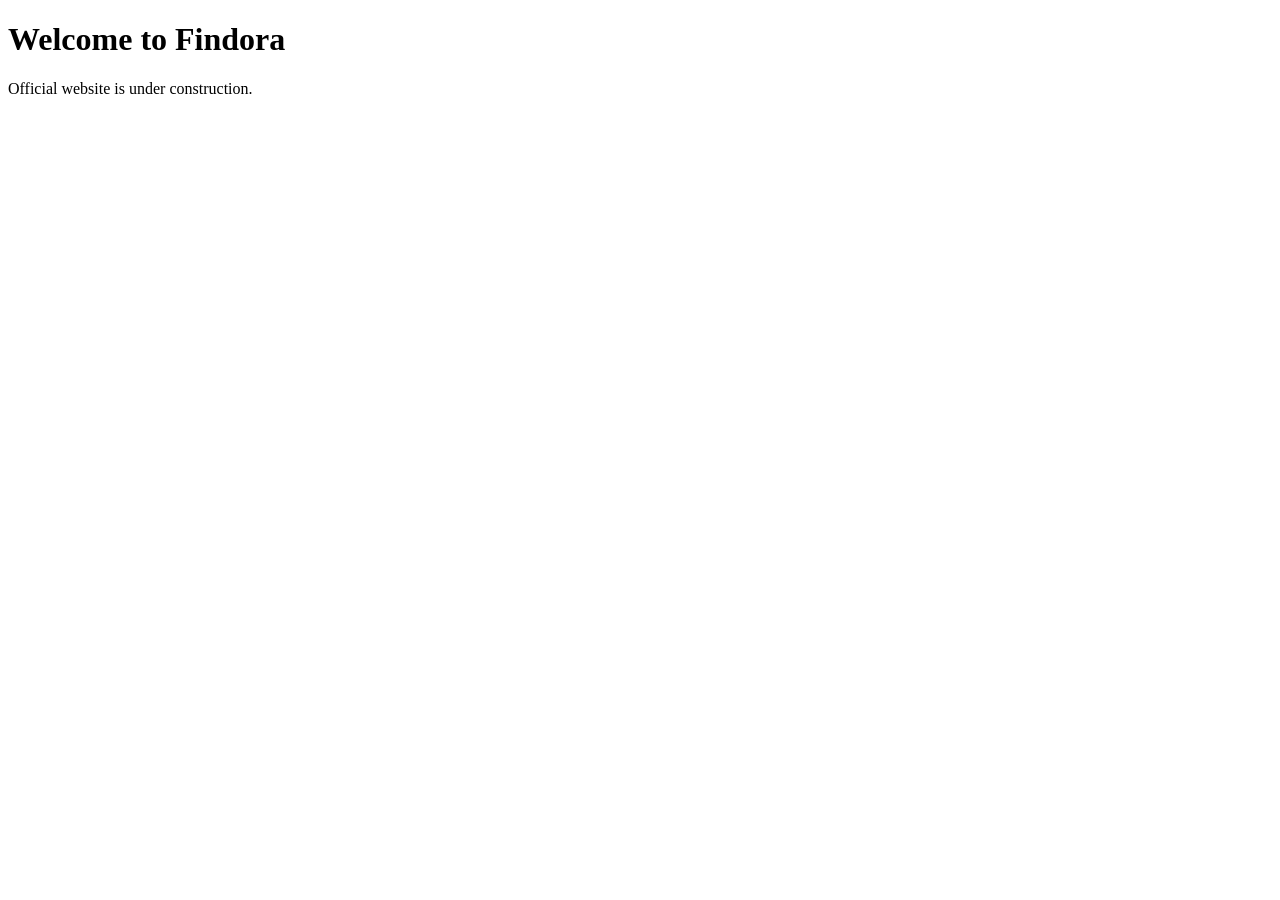
==== index.html @ b6d4ac99 "Create index.html" ====
<!DOCTYPE html>
<html lang="en">
<head>
    <meta charset="UTF-8">
    <title>Findora</title>
</head>
<body>
    <h1>Welcome to Findora</h1>
    <p>Official website is under construction.</p>
</body>
</html>
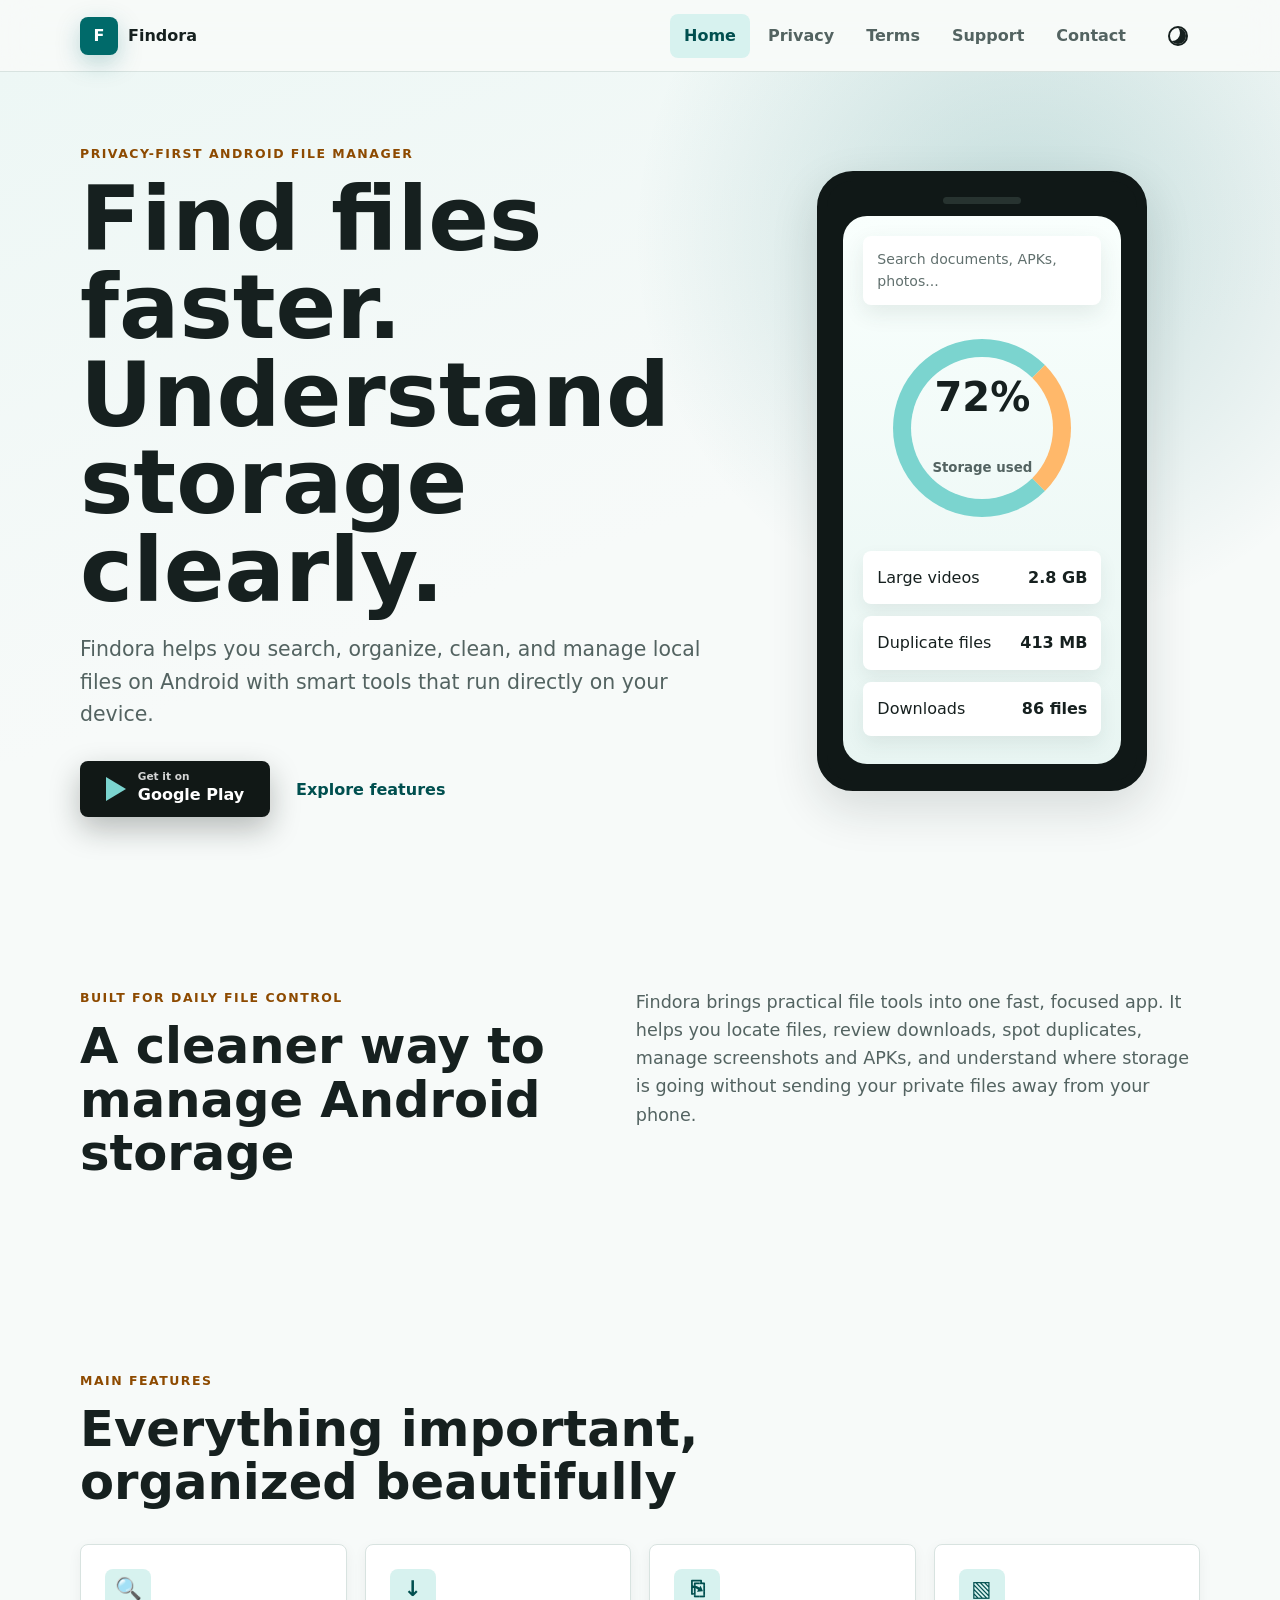
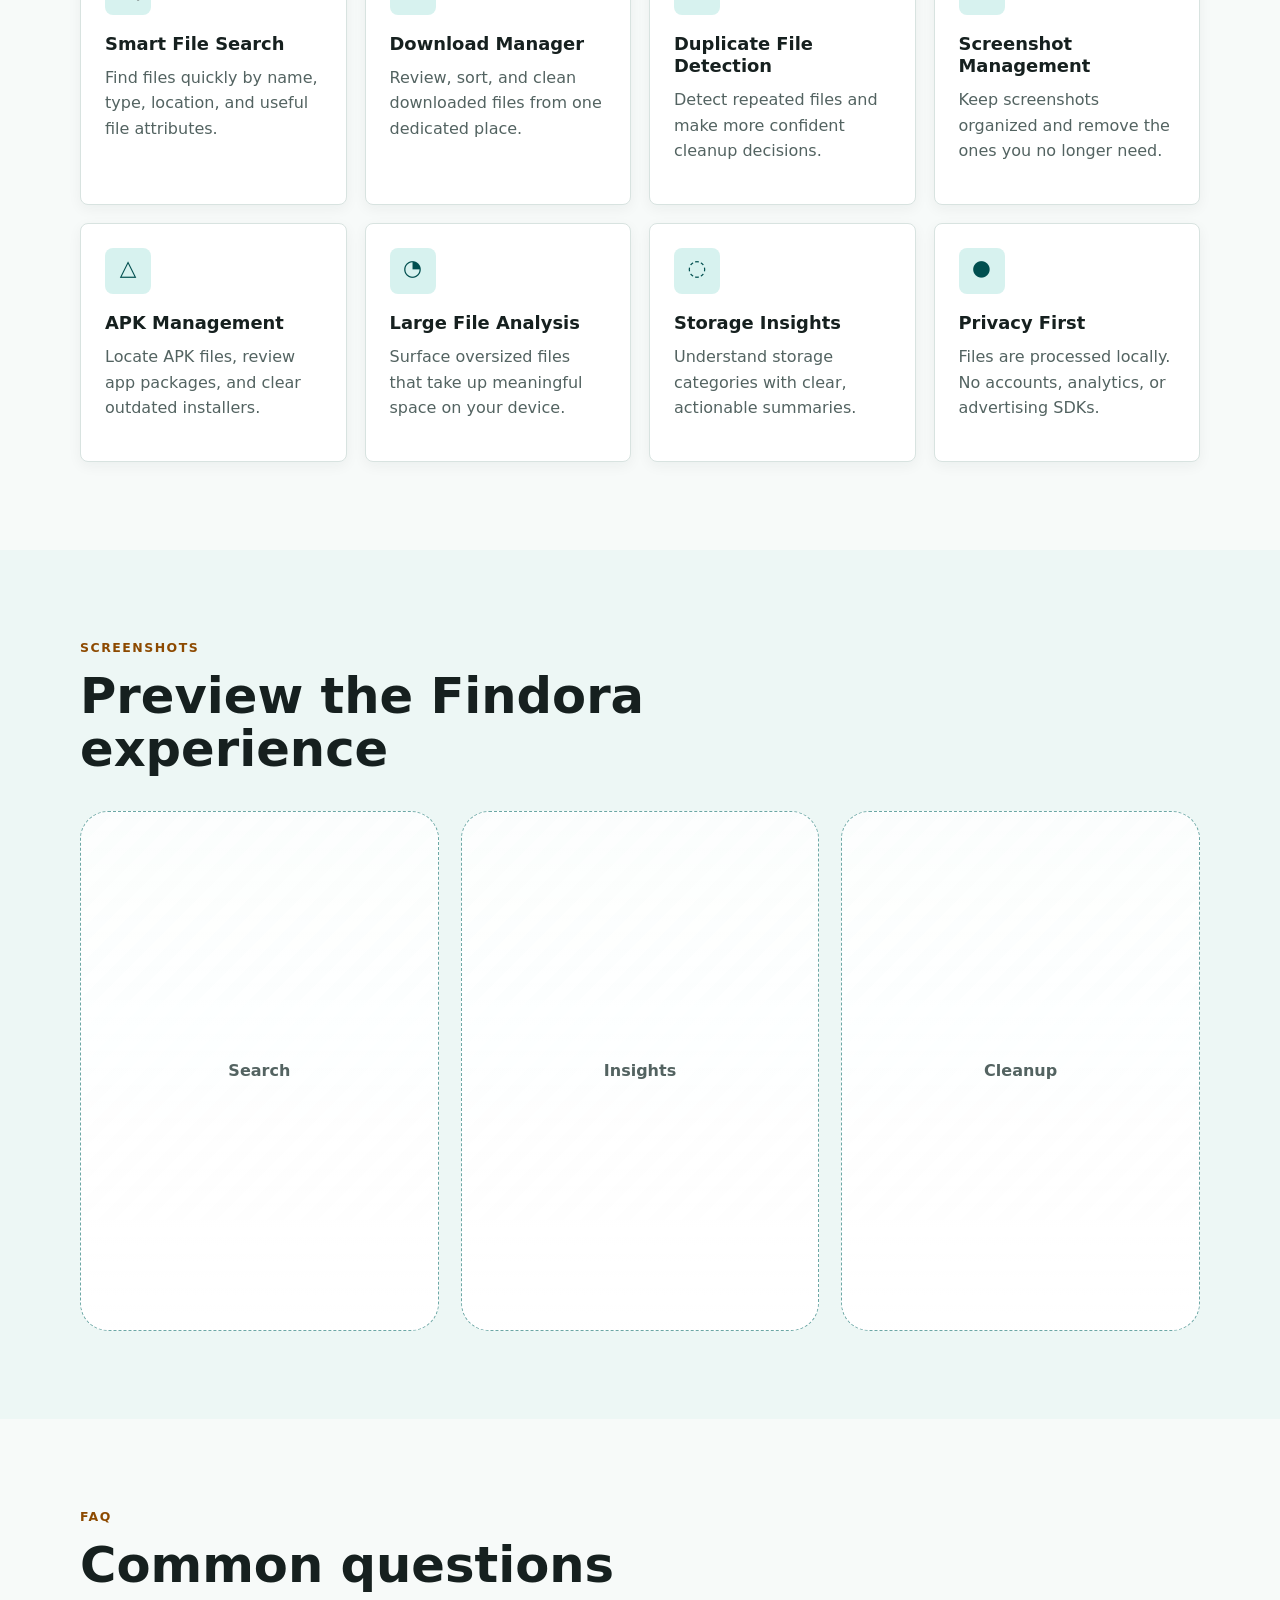
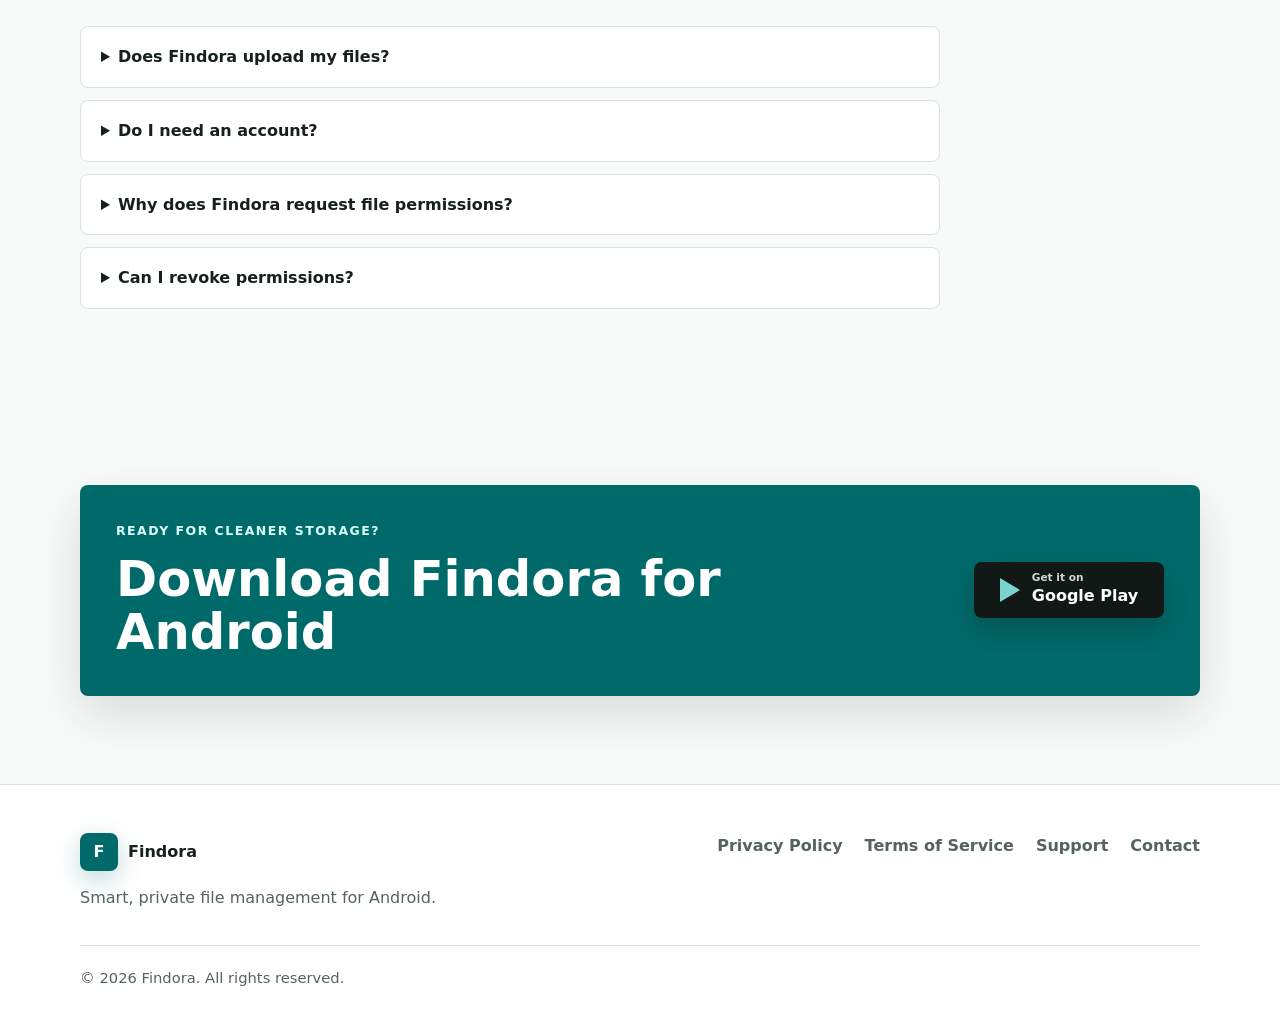
==== commit 2bd1a645: "Redesign Findora landing page" ====
--- a/index.html
+++ b/index.html
@@ -1,11 +1,238 @@
 <!DOCTYPE html>
 <html lang="en">
 <head>
-    <meta charset="UTF-8">
-    <title>Findora</title>
+  <meta charset="UTF-8">
+  <meta name="viewport" content="width=device-width, initial-scale=1.0">
+  <meta name="description" content="Findora is a privacy-first Android file manager with smart search, duplicate detection, downloads, APK management, storage insights, and local-only processing.">
+  <meta name="keywords" content="Findora, Android file manager, smart file search, duplicate files, download manager, APK manager, storage insights">
+  <meta name="author" content="Findora">
+  <meta name="robots" content="index, follow">
+  <meta property="og:title" content="Findora - Smart Android File Management">
+  <meta property="og:description" content="Search, organize, and understand your Android files with fast local processing and privacy-first design.">
+  <meta property="og:type" content="website">
+  <meta property="og:url" content="https://h0andy.github.io/findora-website/">
+  <meta name="theme-color" content="#006A6A">
+  <title>Findora - Smart Android File Management</title>
+  <link rel="canonical" href="https://h0andy.github.io/findora-website/">
+  <link rel="icon" href="assets/images/favicon.svg" type="image/svg+xml">
+  <link rel="stylesheet" href="assets/css/style.css">
 </head>
 <body>
-    <h1>Welcome to Findora</h1>
-    <p>Official website is under construction.</p>
+  <header class="site-header">
+    <nav class="nav shell" aria-label="Main navigation">
+      <a class="brand" href="index.html" aria-label="Findora home">
+        <span class="brand-mark" aria-hidden="true">F</span>
+        <span>Findora</span>
+      </a>
+      <button class="nav-toggle icon-button" type="button" aria-label="Open navigation" aria-expanded="false">
+        <span></span>
+        <span></span>
+        <span></span>
+      </button>
+      <div class="nav-links" data-nav-links>
+        <a href="index.html" aria-current="page">Home</a>
+        <a href="privacy.html">Privacy</a>
+        <a href="terms.html">Terms</a>
+        <a href="support.html">Support</a>
+        <a href="contact.html">Contact</a>
+      </div>
+      <button class="theme-toggle icon-button" type="button" aria-label="Toggle dark mode" title="Toggle dark mode">
+        <span class="theme-icon" aria-hidden="true"></span>
+      </button>
+    </nav>
+  </header>
+
+  <main>
+    <section class="hero">
+      <div class="hero-inner shell">
+        <div class="hero-copy">
+          <p class="eyebrow">Privacy-first Android file manager</p>
+          <h1>Find files faster. Understand storage clearly.</h1>
+          <p class="hero-text">Findora helps you search, organize, clean, and manage local files on Android with smart tools that run directly on your device.</p>
+          <div class="hero-actions">
+            <a class="play-button" href="https://play.google.com/store/apps" rel="noopener noreferrer" aria-label="Download Findora on Google Play">
+              <span class="play-icon" aria-hidden="true"></span>
+              <span>
+                <small>Get it on</small>
+                Google Play
+              </span>
+            </a>
+            <a class="text-button" href="#features">Explore features</a>
+          </div>
+        </div>
+        <div class="phone-showcase" aria-label="Findora app preview">
+          <div class="phone-frame">
+            <div class="phone-status"></div>
+            <div class="app-screen">
+              <div class="search-pill">Search documents, APKs, photos...</div>
+              <div class="storage-ring">
+                <span>72%</span>
+                <small>Storage used</small>
+              </div>
+              <div class="mini-list">
+                <span>Large videos</span>
+                <strong>2.8 GB</strong>
+              </div>
+              <div class="mini-list">
+                <span>Duplicate files</span>
+                <strong>413 MB</strong>
+              </div>
+              <div class="mini-list">
+                <span>Downloads</span>
+                <strong>86 files</strong>
+              </div>
+            </div>
+          </div>
+        </div>
+      </div>
+    </section>
+
+    <section class="section intro-section">
+      <div class="shell split-layout">
+        <div>
+          <p class="eyebrow">Built for daily file control</p>
+          <h2>A cleaner way to manage Android storage</h2>
+        </div>
+        <p>Findora brings practical file tools into one fast, focused app. It helps you locate files, review downloads, spot duplicates, manage screenshots and APKs, and understand where storage is going without sending your private files away from your phone.</p>
+      </div>
+    </section>
+
+    <section class="section" id="features">
+      <div class="shell">
+        <div class="section-heading">
+          <p class="eyebrow">Main features</p>
+          <h2>Everything important, organized beautifully</h2>
+        </div>
+        <div class="feature-grid">
+          <article class="feature-card">
+            <span class="material-symbol">search</span>
+            <h3>Smart File Search</h3>
+            <p>Find files quickly by name, type, location, and useful file attributes.</p>
+          </article>
+          <article class="feature-card">
+            <span class="material-symbol">download</span>
+            <h3>Download Manager</h3>
+            <p>Review, sort, and clean downloaded files from one dedicated place.</p>
+          </article>
+          <article class="feature-card">
+            <span class="material-symbol">content_copy</span>
+            <h3>Duplicate File Detection</h3>
+            <p>Detect repeated files and make more confident cleanup decisions.</p>
+          </article>
+          <article class="feature-card">
+            <span class="material-symbol">image</span>
+            <h3>Screenshot Management</h3>
+            <p>Keep screenshots organized and remove the ones you no longer need.</p>
+          </article>
+          <article class="feature-card">
+            <span class="material-symbol">android</span>
+            <h3>APK Management</h3>
+            <p>Locate APK files, review app packages, and clear outdated installers.</p>
+          </article>
+          <article class="feature-card">
+            <span class="material-symbol">analytics</span>
+            <h3>Large File Analysis</h3>
+            <p>Surface oversized files that take up meaningful space on your device.</p>
+          </article>
+          <article class="feature-card">
+            <span class="material-symbol">donut_large</span>
+            <h3>Storage Insights</h3>
+            <p>Understand storage categories with clear, actionable summaries.</p>
+          </article>
+          <article class="feature-card">
+            <span class="material-symbol">lock</span>
+            <h3>Privacy First</h3>
+            <p>Files are processed locally. No accounts, analytics, or advertising SDKs.</p>
+          </article>
+        </div>
+      </div>
+    </section>
+
+    <section class="section screenshots-section">
+      <div class="shell">
+        <div class="section-heading">
+          <p class="eyebrow">Screenshots</p>
+          <h2>Preview the Findora experience</h2>
+        </div>
+        <div class="screenshot-grid">
+          <div class="screenshot-placeholder">
+            <span>Search</span>
+          </div>
+          <div class="screenshot-placeholder">
+            <span>Insights</span>
+          </div>
+          <div class="screenshot-placeholder">
+            <span>Cleanup</span>
+          </div>
+        </div>
+      </div>
+    </section>
+
+    <section class="section faq-section">
+      <div class="shell">
+        <div class="section-heading">
+          <p class="eyebrow">FAQ</p>
+          <h2>Common questions</h2>
+        </div>
+        <div class="faq-list">
+          <details>
+            <summary>Does Findora upload my files?</summary>
+            <p>No. Findora processes files locally on your Android device and does not upload files to any server.</p>
+          </details>
+          <details>
+            <summary>Do I need an account?</summary>
+            <p>No account is required to use Findora.</p>
+          </details>
+          <details>
+            <summary>Why does Findora request file permissions?</summary>
+            <p>File permissions are used only to search, organize, and manage local files on your device.</p>
+          </details>
+          <details>
+            <summary>Can I revoke permissions?</summary>
+            <p>Yes. You can revoke permissions at any time from Android Settings.</p>
+          </details>
+        </div>
+      </div>
+    </section>
+
+    <section class="section cta-section">
+      <div class="shell cta-panel">
+        <div>
+          <p class="eyebrow">Ready for cleaner storage?</p>
+          <h2>Download Findora for Android</h2>
+        </div>
+        <a class="play-button" href="https://play.google.com/store/apps" rel="noopener noreferrer" aria-label="Download Findora on Google Play">
+          <span class="play-icon" aria-hidden="true"></span>
+          <span>
+            <small>Get it on</small>
+            Google Play
+          </span>
+        </a>
+      </div>
+    </section>
+  </main>
+
+  <footer class="site-footer">
+    <div class="shell footer-grid">
+      <div>
+        <a class="brand" href="index.html" aria-label="Findora home">
+          <span class="brand-mark" aria-hidden="true">F</span>
+          <span>Findora</span>
+        </a>
+        <p>Smart, private file management for Android.</p>
+      </div>
+      <div class="footer-links">
+        <a href="privacy.html">Privacy Policy</a>
+        <a href="terms.html">Terms of Service</a>
+        <a href="support.html">Support</a>
+        <a href="contact.html">Contact</a>
+      </div>
+    </div>
+    <div class="shell footer-bottom">
+      <span>&copy; 2026 Findora. All rights reserved.</span>
+    </div>
+  </footer>
+
+  <script src="assets/js/main.js"></script>
 </body>
 </html>
--- a/assets/css/style.css
+++ b/assets/css/style.css
@@ -0,0 +1,709 @@
+:root {
+  color-scheme: light;
+  --bg: #f7faf9;
+  --surface: #ffffff;
+  --surface-alt: #edf7f5;
+  --text: #16201f;
+  --muted: #536361;
+  --primary: #006a6a;
+  --primary-dark: #004f4f;
+  --primary-soft: #d7f2ef;
+  --secondary: #8d4a00;
+  --accent: #386a20;
+  --outline: #d8e3e0;
+  --shadow: 0 18px 48px rgba(19, 38, 36, 0.14);
+  --radius: 8px;
+  --header-height: 72px;
+  font-family: Inter, Roboto, "Segoe UI", system-ui, -apple-system, BlinkMacSystemFont, sans-serif;
+}
+
+[data-theme="dark"] {
+  color-scheme: dark;
+  --bg: #101817;
+  --surface: #172120;
+  --surface-alt: #1f2d2b;
+  --text: #e5f0ee;
+  --muted: #afbfbc;
+  --primary: #7bd4cf;
+  --primary-dark: #9ee5e0;
+  --primary-soft: #1f3d3b;
+  --secondary: #ffb86a;
+  --accent: #a6d68b;
+  --outline: #334441;
+  --shadow: 0 18px 48px rgba(0, 0, 0, 0.36);
+}
+
+* {
+  box-sizing: border-box;
+}
+
+html {
+  scroll-behavior: smooth;
+}
+
+body {
+  margin: 0;
+  background: var(--bg);
+  color: var(--text);
+  font-family: var(--font, inherit);
+  line-height: 1.6;
+  text-rendering: optimizeLegibility;
+}
+
+a {
+  color: inherit;
+  text-decoration: none;
+}
+
+img,
+svg {
+  max-width: 100%;
+}
+
+.shell {
+  width: min(1120px, calc(100% - 32px));
+  margin-inline: auto;
+}
+
+.site-header {
+  position: sticky;
+  top: 0;
+  z-index: 50;
+  height: var(--header-height);
+  background: color-mix(in srgb, var(--bg) 86%, transparent);
+  border-bottom: 1px solid var(--outline);
+  backdrop-filter: blur(18px);
+}
+
+.nav {
+  display: flex;
+  align-items: center;
+  justify-content: space-between;
+  min-height: var(--header-height);
+  gap: 16px;
+}
+
+.brand {
+  display: inline-flex;
+  align-items: center;
+  gap: 10px;
+  font-weight: 800;
+  letter-spacing: 0;
+}
+
+.brand-mark {
+  display: grid;
+  place-items: center;
+  width: 38px;
+  height: 38px;
+  border-radius: 8px;
+  background: var(--primary);
+  color: var(--surface);
+  box-shadow: 0 8px 24px rgba(0, 106, 106, 0.25);
+}
+
+.nav-links {
+  display: flex;
+  align-items: center;
+  gap: 4px;
+  margin-left: auto;
+}
+
+.nav-links a {
+  min-height: 42px;
+  padding: 9px 14px;
+  border-radius: 8px;
+  color: var(--muted);
+  font-weight: 650;
+  transition: background 160ms ease, color 160ms ease;
+}
+
+.nav-links a:hover,
+.nav-links a[aria-current="page"] {
+  background: var(--primary-soft);
+  color: var(--primary-dark);
+}
+
+.icon-button {
+  display: inline-grid;
+  place-items: center;
+  width: 44px;
+  height: 44px;
+  border: 1px solid transparent;
+  border-radius: 8px;
+  background: transparent;
+  color: var(--text);
+  cursor: pointer;
+}
+
+.icon-button:hover {
+  background: var(--surface-alt);
+}
+
+.nav-toggle {
+  display: none;
+  gap: 4px;
+}
+
+.nav-toggle span {
+  width: 20px;
+  height: 2px;
+  background: currentColor;
+  border-radius: 999px;
+}
+
+.theme-icon {
+  width: 20px;
+  height: 20px;
+  border-radius: 50%;
+  border: 2px solid currentColor;
+  box-shadow: inset -6px -3px 0 currentColor;
+}
+
+.hero {
+  min-height: calc(100svh - var(--header-height));
+  padding: 72px 0 40px;
+  background:
+    radial-gradient(circle at 80% 20%, color-mix(in srgb, var(--primary) 20%, transparent), transparent 32%),
+    linear-gradient(160deg, var(--surface-alt), var(--bg) 54%);
+}
+
+.hero-inner {
+  display: grid;
+  grid-template-columns: minmax(0, 1.04fr) minmax(300px, 0.72fr);
+  align-items: center;
+  gap: 56px;
+}
+
+.eyebrow {
+  margin: 0 0 12px;
+  color: var(--secondary);
+  font-size: 0.78rem;
+  font-weight: 800;
+  letter-spacing: 0.12em;
+  text-transform: uppercase;
+}
+
+h1,
+h2,
+h3,
+p {
+  margin-top: 0;
+}
+
+h1 {
+  max-width: 760px;
+  margin-bottom: 18px;
+  font-size: clamp(3rem, 7vw, 5.8rem);
+  line-height: 0.98;
+  letter-spacing: 0;
+}
+
+h2 {
+  margin-bottom: 14px;
+  font-size: clamp(2rem, 4vw, 3.1rem);
+  line-height: 1.08;
+  letter-spacing: 0;
+}
+
+h3 {
+  margin-bottom: 10px;
+  font-size: 1.12rem;
+  line-height: 1.24;
+}
+
+.hero-text {
+  max-width: 680px;
+  color: var(--muted);
+  font-size: clamp(1.06rem, 2vw, 1.28rem);
+}
+
+.hero-actions {
+  display: flex;
+  align-items: center;
+  flex-wrap: wrap;
+  gap: 14px;
+  margin-top: 30px;
+}
+
+.play-button,
+.filled-button,
+.outlined-button,
+.text-button {
+  display: inline-flex;
+  align-items: center;
+  justify-content: center;
+  min-height: 48px;
+  border-radius: 8px;
+  font-weight: 800;
+  transition: transform 160ms ease, box-shadow 160ms ease, background 160ms ease;
+}
+
+.play-button {
+  gap: 12px;
+  min-width: 190px;
+  padding: 10px 18px;
+  background: #111816;
+  color: #ffffff;
+  box-shadow: 0 12px 30px rgba(17, 24, 22, 0.28);
+}
+
+.play-button:hover,
+.filled-button:hover,
+.outlined-button:hover {
+  transform: translateY(-2px);
+}
+
+.play-button small {
+  display: block;
+  font-size: 0.66rem;
+  line-height: 1;
+  opacity: 0.82;
+}
+
+.play-icon {
+  width: 0;
+  height: 0;
+  border-top: 12px solid transparent;
+  border-bottom: 12px solid transparent;
+  border-left: 20px solid #7bd4cf;
+}
+
+.text-button {
+  padding: 8px 12px;
+  color: var(--primary-dark);
+}
+
+.phone-showcase {
+  display: grid;
+  place-items: center;
+  min-height: 560px;
+}
+
+.phone-frame {
+  width: min(330px, 100%);
+  min-height: 620px;
+  padding: 16px;
+  border: 10px solid #101817;
+  border-radius: 36px;
+  background: #101817;
+  box-shadow: var(--shadow);
+}
+
+.phone-status {
+  width: 78px;
+  height: 7px;
+  margin: 0 auto 12px;
+  border-radius: 999px;
+  background: #273330;
+}
+
+.app-screen {
+  min-height: 548px;
+  padding: 20px;
+  border-radius: 24px;
+  background: linear-gradient(180deg, #f9fffd, #e8f5f2);
+  color: #16201f;
+}
+
+.search-pill {
+  padding: 12px 14px;
+  border-radius: 8px;
+  background: #ffffff;
+  color: #61706e;
+  font-size: 0.88rem;
+  box-shadow: 0 8px 22px rgba(38, 67, 63, 0.1);
+}
+
+.storage-ring {
+  display: grid;
+  place-items: center;
+  width: 178px;
+  height: 178px;
+  margin: 34px auto;
+  border: 18px solid #7bd4cf;
+  border-right-color: #ffb86a;
+  border-radius: 50%;
+  text-align: center;
+}
+
+.storage-ring span {
+  display: block;
+  font-size: 2.5rem;
+  font-weight: 900;
+  line-height: 1;
+}
+
+.storage-ring small {
+  color: #536361;
+  font-weight: 700;
+}
+
+.mini-list {
+  display: flex;
+  align-items: center;
+  justify-content: space-between;
+  gap: 12px;
+  margin-top: 12px;
+  padding: 14px;
+  border-radius: 8px;
+  background: #ffffff;
+  box-shadow: 0 8px 18px rgba(38, 67, 63, 0.08);
+}
+
+.section {
+  padding: 88px 0;
+}
+
+.split-layout {
+  display: grid;
+  grid-template-columns: minmax(0, 0.9fr) minmax(0, 1fr);
+  gap: 48px;
+  align-items: start;
+}
+
+.split-layout p:last-child {
+  color: var(--muted);
+  font-size: 1.1rem;
+}
+
+.section-heading {
+  max-width: 760px;
+  margin-bottom: 34px;
+}
+
+.feature-grid {
+  display: grid;
+  grid-template-columns: repeat(4, minmax(0, 1fr));
+  gap: 18px;
+}
+
+.feature-card,
+.info-card,
+.contact-panel {
+  min-height: 100%;
+  padding: 24px;
+  border: 1px solid var(--outline);
+  border-radius: var(--radius);
+  background: var(--surface);
+  box-shadow: 0 4px 14px rgba(19, 38, 36, 0.05);
+}
+
+.feature-card p,
+.info-card p,
+.contact-panel p,
+.policy-content p {
+  color: var(--muted);
+}
+
+.material-symbol {
+  display: grid;
+  place-items: center;
+  width: 46px;
+  height: 46px;
+  margin-bottom: 18px;
+  border-radius: 8px;
+  background: var(--primary-soft);
+  color: var(--primary-dark);
+  font-size: 0;
+}
+
+.material-symbol::before {
+  font-size: 1.35rem;
+  font-weight: 900;
+}
+
+.material-symbol:nth-child(1)::before {
+  content: attr(data-icon);
+}
+
+.feature-card:nth-child(1) .material-symbol::before { content: "\1F50D"; }
+.feature-card:nth-child(2) .material-symbol::before { content: "\2193"; }
+.feature-card:nth-child(3) .material-symbol::before { content: "\2398"; }
+.feature-card:nth-child(4) .material-symbol::before { content: "\25A7"; }
+.feature-card:nth-child(5) .material-symbol::before { content: "\25B3"; }
+.feature-card:nth-child(6) .material-symbol::before { content: "\25D4"; }
+.feature-card:nth-child(7) .material-symbol::before { content: "\25CC"; }
+.feature-card:nth-child(8) .material-symbol::before { content: "\25CF"; }
+.info-card .material-symbol::before { content: "\2709"; }
+.info-card:nth-child(2) .material-symbol::before { content: "\003C\002F\003E"; }
+
+.screenshots-section {
+  background: var(--surface-alt);
+}
+
+.screenshot-grid {
+  display: grid;
+  grid-template-columns: repeat(3, minmax(0, 1fr));
+  gap: 22px;
+}
+
+.screenshot-placeholder {
+  display: grid;
+  place-items: center;
+  min-height: 520px;
+  border: 1px dashed color-mix(in srgb, var(--primary) 50%, var(--outline));
+  border-radius: 28px;
+  background:
+    linear-gradient(180deg, color-mix(in srgb, var(--surface) 88%, transparent), var(--surface)),
+    repeating-linear-gradient(135deg, transparent 0 12px, color-mix(in srgb, var(--primary) 8%, transparent) 12px 24px);
+  color: var(--muted);
+  font-weight: 900;
+}
+
+.faq-list {
+  display: grid;
+  gap: 12px;
+  max-width: 860px;
+}
+
+details {
+  border: 1px solid var(--outline);
+  border-radius: var(--radius);
+  background: var(--surface);
+}
+
+summary {
+  min-height: 58px;
+  padding: 17px 20px;
+  cursor: pointer;
+  font-weight: 800;
+}
+
+details p {
+  margin: 0;
+  padding: 0 20px 20px;
+  color: var(--muted);
+}
+
+.cta-panel {
+  display: flex;
+  align-items: center;
+  justify-content: space-between;
+  gap: 24px;
+  padding: 36px;
+  border-radius: 8px;
+  background: var(--primary);
+  color: #ffffff;
+  box-shadow: var(--shadow);
+}
+
+.cta-panel .eyebrow {
+  color: #d9fffb;
+}
+
+.cta-panel h2 {
+  margin: 0;
+}
+
+.site-footer {
+  padding: 48px 0 24px;
+  border-top: 1px solid var(--outline);
+  background: var(--surface);
+}
+
+.footer-grid {
+  display: flex;
+  align-items: flex-start;
+  justify-content: space-between;
+  gap: 32px;
+}
+
+.footer-grid p {
+  margin: 14px 0 0;
+  color: var(--muted);
+}
+
+.footer-links {
+  display: flex;
+  flex-wrap: wrap;
+  gap: 12px 22px;
+}
+
+.footer-links a {
+  color: var(--muted);
+  font-weight: 700;
+}
+
+.footer-links a:hover {
+  color: var(--primary-dark);
+}
+
+.footer-bottom {
+  margin-top: 34px;
+  padding-top: 20px;
+  border-top: 1px solid var(--outline);
+  color: var(--muted);
+  font-size: 0.92rem;
+}
+
+.page-main {
+  min-height: 68vh;
+}
+
+.page-hero {
+  padding: 76px 0 36px;
+}
+
+.page-hero h1 {
+  font-size: clamp(2.7rem, 6vw, 4.6rem);
+}
+
+.page-hero p:last-child {
+  max-width: 760px;
+  color: var(--muted);
+  font-size: 1.1rem;
+}
+
+.policy-content {
+  max-width: 850px;
+  padding-bottom: 88px;
+}
+
+.policy-content h2 {
+  margin-top: 34px;
+  font-size: 1.55rem;
+}
+
+.policy-content a,
+.support-note a {
+  color: var(--primary-dark);
+  font-weight: 800;
+}
+
+.support-grid,
+.contact-layout {
+  display: grid;
+  grid-template-columns: repeat(2, minmax(0, 1fr));
+  gap: 20px;
+  padding-top: 26px;
+}
+
+.filled-button {
+  padding: 10px 18px;
+  background: var(--primary);
+  color: var(--surface);
+}
+
+.outlined-button {
+  padding: 9px 17px;
+  border: 1px solid var(--primary);
+  color: var(--primary-dark);
+}
+
+.support-note {
+  padding: 26px;
+  border-radius: 8px;
+  background: var(--surface-alt);
+}
+
+.support-note p {
+  margin-bottom: 0;
+  color: var(--muted);
+}
+
+@media (max-width: 960px) {
+  .hero-inner,
+  .split-layout {
+    grid-template-columns: 1fr;
+  }
+
+  .phone-showcase {
+    min-height: 0;
+  }
+
+  .feature-grid {
+    grid-template-columns: repeat(2, minmax(0, 1fr));
+  }
+}
+
+@media (max-width: 760px) {
+  :root {
+    --header-height: 64px;
+  }
+
+  .shell {
+    width: min(100% - 24px, 1120px);
+  }
+
+  .nav-toggle {
+    display: inline-grid;
+  }
+
+  .nav-links {
+    position: absolute;
+    top: calc(var(--header-height) + 8px);
+    right: 12px;
+    left: 12px;
+    display: none;
+    flex-direction: column;
+    align-items: stretch;
+    padding: 10px;
+    border: 1px solid var(--outline);
+    border-radius: 8px;
+    background: var(--surface);
+    box-shadow: var(--shadow);
+  }
+
+  .nav-links.is-open {
+    display: flex;
+  }
+
+  .nav-links a {
+    width: 100%;
+  }
+
+  .hero {
+    padding-top: 48px;
+  }
+
+  h1 {
+    font-size: clamp(2.7rem, 14vw, 4.1rem);
+  }
+
+  h2 {
+    font-size: clamp(1.8rem, 8vw, 2.5rem);
+  }
+
+  .phone-frame {
+    min-height: 560px;
+  }
+
+  .app-screen {
+    min-height: 488px;
+  }
+
+  .feature-grid,
+  .screenshot-grid,
+  .support-grid,
+  .contact-layout {
+    grid-template-columns: 1fr;
+  }
+
+  .screenshot-placeholder {
+    min-height: 360px;
+  }
+
+  .cta-panel,
+  .footer-grid {
+    flex-direction: column;
+    align-items: flex-start;
+  }
+}
+
+@media (max-width: 480px) {
+  .hero-actions,
+  .play-button,
+  .filled-button,
+  .outlined-button {
+    width: 100%;
+  }
+
+  .section {
+    padding: 64px 0;
+  }
+
+  .phone-frame {
+    border-width: 8px;
+  }
+}
